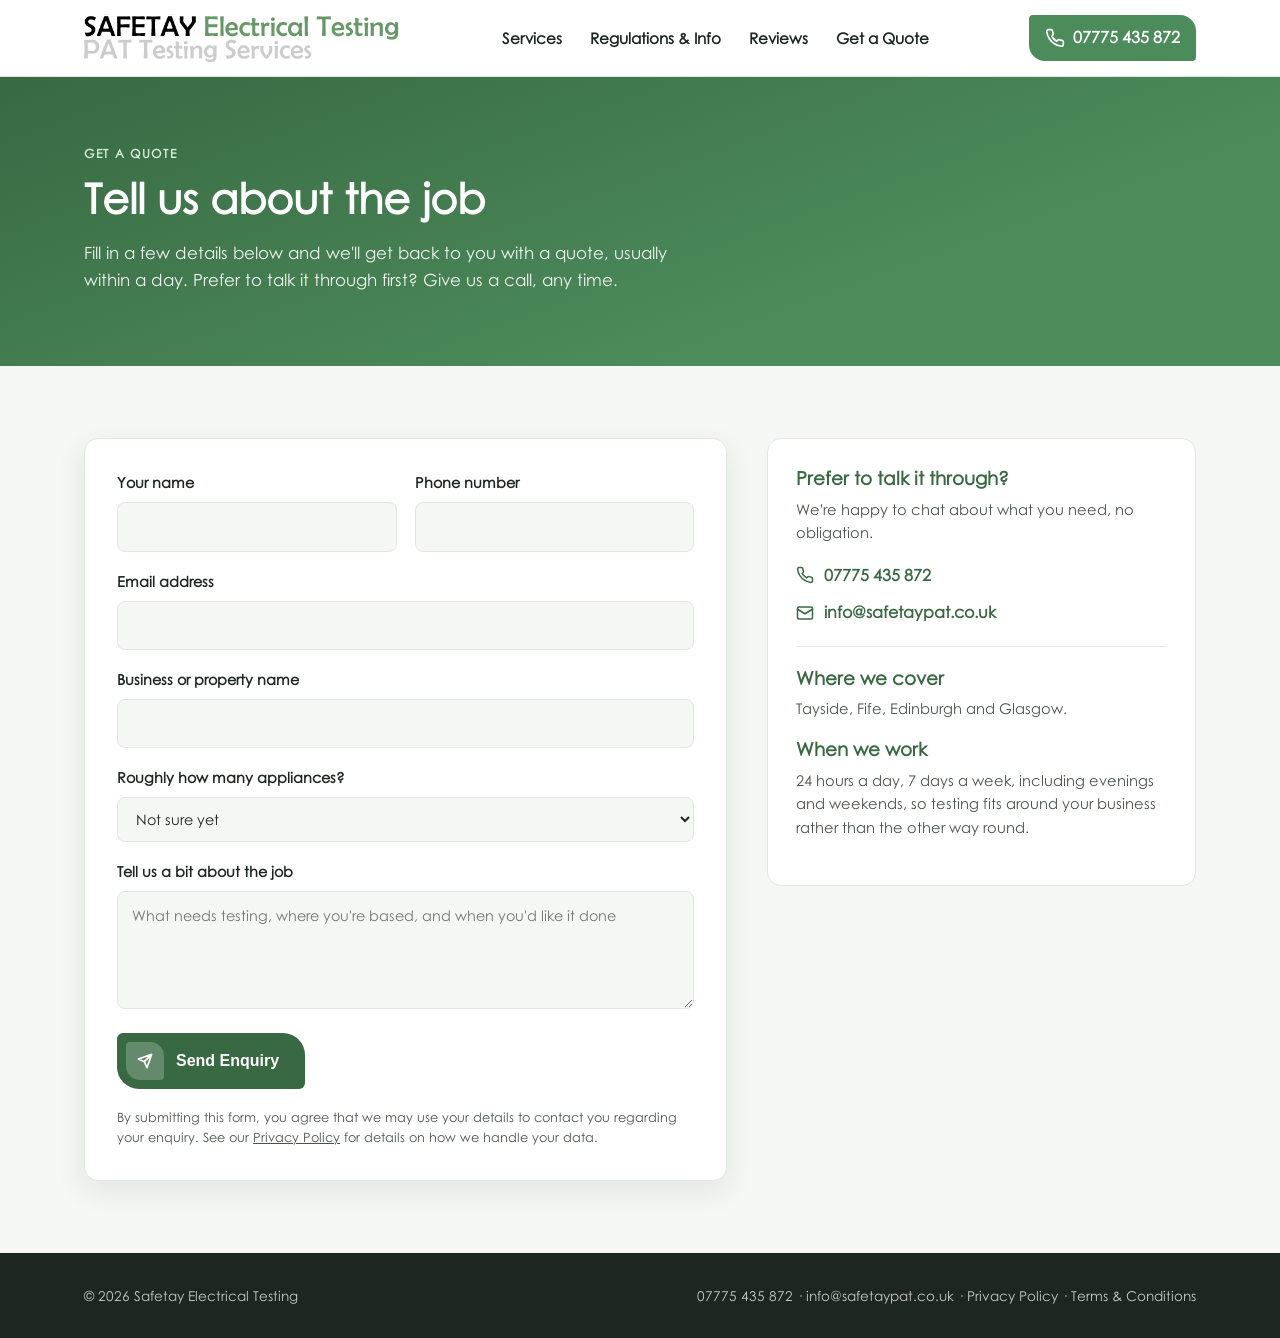
==== get-a-quote/index.html @ c55df84f "Fix the header logo/nav links on subpages to actually go home The Get a Quote, Privacy Policy, and T" ====
<!DOCTYPE html>
<html lang="en">
<head>
<meta charset="utf-8">
<meta name="viewport" content="width=device-width, initial-scale=1">
<title>Get a PAT / EET Testing Quote | Safetay Electrical Testing</title>
<meta name="description" content="Get a fast PAT (EET) testing quote from Safetay Electrical Testing, covering Dundee, Perth and Kinross, Fife, Angus, Edinburgh and Glasgow.">

<!-- TODO: every "https://connor-rep.github.io/PAT/" URL on this page (canonical,
     og:image, og:url, robots.txt, sitemap.xml) needs swapping for the real
     domain once the site moves to its own repo. -->
<link rel="canonical" href="https://connor-rep.github.io/PAT/get-a-quote/">

<!-- Open Graph / social share preview. -->
<meta property="og:type" content="website">
<meta property="og:title" content="Get a Quote | Safetay Electrical Testing">
<meta property="og:description" content="Get a fast, no-obligation PAT testing quote covering Tayside and surrounding areas.">
<meta property="og:image" content="https://connor-rep.github.io/PAT/images/social-share.jpg">
<meta property="og:url" content="https://connor-rep.github.io/PAT/get-a-quote/">
<meta name="twitter:card" content="summary_large_image">

<link rel="icon" href="../favicon.ico" sizes="any">
<link rel="icon" type="image/png" sizes="32x32" href="../images/favicon-32x32.png">
<link rel="icon" type="image/png" sizes="16x16" href="../images/favicon-16x16.png">
<link rel="apple-touch-icon" href="../images/apple-touch-icon.png">

<link rel="stylesheet" href="../css/style.css">
</head>
<body>

<header class="site-header">
	<div class="wrap header-row">
		<a class="brand" href="../">
			<img src="../images/logo.png" alt="Safetay Electrical Testing logo">
		</a>

		<nav class="main-nav" id="main-nav">
			<a href="../#services">Services</a>
			<a href="../#regulations">Regulations &amp; Info</a>
			<a href="../#reviews">Reviews</a>
			<a href="../get-a-quote/">Get a Quote</a>
		</nav>

		<div class="header-cta">
			<a class="phone-link" href="tel:+447775435872">
				<svg width="20" height="20" viewBox="0 0 24 24" fill="none" stroke="currentColor" stroke-width="2" stroke-linecap="round" stroke-linejoin="round"><path d="M22 16.92v3a2 2 0 0 1-2.18 2 19.79 19.79 0 0 1-8.63-3.07 19.5 19.5 0 0 1-6-6 19.79 19.79 0 0 1-3.07-8.67A2 2 0 0 1 4.11 2h3a2 2 0 0 1 2 1.72c.127.96.361 1.903.7 2.81a2 2 0 0 1-.45 2.11L8.09 9.91a16 16 0 0 0 6 6l1.27-1.27a2 2 0 0 1 2.11-.45c.907.339 1.85.573 2.81.7A2 2 0 0 1 22 16.92z"/></svg>
				<span class="phone-text">07775 435 872</span>
			</a>
			<button class="nav-toggle" id="nav-toggle" aria-label="Toggle navigation" aria-expanded="false" aria-controls="main-nav">
				<span></span><span></span><span></span>
			</button>
		</div>
	</div>
</header>

<main>

	<!-- QUOTE INTRO -->
	<section class="quote-hero">
		<div class="wrap">
			<div class="eyebrow" style="color:#d7f0dc;">Get A Quote</div>
			<h1>Tell us about the job</h1>
			<p class="lede">Fill in a few details below and we'll get back to you with a quote, usually within a day. Prefer to talk it through first? Give us a call, any time.</p>
		</div>
	</section>

	<!-- QUOTE FORM -->
	<section class="alt">
		<div class="wrap quote-layout">
			<form class="quote-form" id="quoteForm" action="https://formspree.io/f/maeyyaga" method="POST">
				<input type="hidden" name="_subject" value="PAT testing quote request">
				<div class="form-row">
					<label>Your name
						<input type="text" name="name" required>
					</label>
					<label>Phone number
						<input type="tel" name="phone" required>
					</label>
				</div>
				<label>Email address
					<input type="email" name="email" required>
				</label>
				<label>Business or property name
					<input type="text" name="business">
				</label>
				<label>Roughly how many appliances?
					<select name="appliances">
						<option value="Not sure">Not sure yet</option>
						<option value="1-20">1 to 20</option>
						<option value="21-50">21 to 50</option>
						<option value="51-100">51 to 100</option>
						<option value="100-200">100 to 200</option>
						<option value="200+">200+</option>
					</select>
				</label>
				<label>Tell us a bit about the job
					<textarea name="message" rows="4" placeholder="What needs testing, where you're based, and when you'd like it done"></textarea>
				</label>
				<div class="form-actions">
					<button class="btn" type="submit">
						<span class="btn-icon"><svg width="16" height="16" viewBox="0 0 24 24" fill="none" stroke="currentColor" stroke-width="2.5" stroke-linecap="round" stroke-linejoin="round"><path d="M22 2 11 13M22 2l-7 20-4-9-9-4 20-7z"/></svg></span>
						Send Enquiry
					</button>
					<button class="btn-debug" type="button" id="debugSubmit" hidden>Test (won't send)</button>
				</div>
				<p class="form-note" id="formStatus">By submitting this form, you agree that we may use your details to contact you regarding your enquiry. See our <a href="../privacy-policy/">Privacy Policy</a> for details on how we handle your data.</p>
			</form>

			<div class="quote-form quote-success" id="quoteSuccess" hidden>
				<span class="quote-success-icon">
					<svg width="28" height="28" viewBox="0 0 24 24" fill="none" stroke="currentColor" stroke-width="2.5" stroke-linecap="round" stroke-linejoin="round"><path d="M20 6 9 17l-5-5"/></svg>
				</span>
				<h3>Thanks, we've got your enquiry</h3>
				<p>We'll get back to you with a quote, usually within a day. If it's urgent, give us a call &mdash; <span class="detail-loc-side">details on the right</span><span class="detail-loc-below">details below</span>.</p>
			</div>

			<aside class="quote-aside">
				<h3>Prefer to talk it through?</h3>
				<p>We're happy to chat about what you need, no obligation.</p>
				<a class="aside-link" href="tel:+447775435872">
					<svg width="18" height="18" viewBox="0 0 24 24" fill="none" stroke="currentColor" stroke-width="2" stroke-linecap="round" stroke-linejoin="round"><path d="M22 16.92v3a2 2 0 0 1-2.18 2 19.79 19.79 0 0 1-8.63-3.07 19.5 19.5 0 0 1-6-6 19.79 19.79 0 0 1-3.07-8.67A2 2 0 0 1 4.11 2h3a2 2 0 0 1 2 1.72c.127.96.361 1.903.7 2.81a2 2 0 0 1-.45 2.11L8.09 9.91a16 16 0 0 0 6 6l1.27-1.27a2 2 0 0 1 2.11-.45c.907.339 1.85.573 2.81.7A2 2 0 0 1 22 16.92z"/></svg>
					07775 435 872
				</a>
				<a class="aside-link" href="mailto:info@safetaypat.co.uk">
					<svg width="18" height="18" viewBox="0 0 24 24" fill="none" stroke="currentColor" stroke-width="2" stroke-linecap="round" stroke-linejoin="round"><rect x="2" y="4" width="20" height="16" rx="2"/><path d="M2 7l10 6 10-6"/></svg>
					info@safetaypat.co.uk
				</a>
				<div class="aside-divider"></div>
				<h3>Where we cover</h3>
				<p>Tayside, Fife, Edinburgh and Glasgow.</p>
				<h3>When we work</h3>
				<p>24 hours a day, 7 days a week, including evenings and weekends, so testing fits around your business rather than the other way round.</p>
			</aside>
		</div>
	</section>

</main>

<footer>
	<div class="wrap">
		<span>&copy; <span id="year"></span> Safetay Electrical Testing</span>
		<span><a href="tel:+447775435872">07775 435 872</a> &middot; <a href="mailto:info@safetaypat.co.uk">info@safetaypat.co.uk</a> &middot; <a href="../privacy-policy/">Privacy Policy</a> &middot; <a href="../terms-and-conditions/">Terms &amp; Conditions</a></span>
	</div>
</footer>

<script>
	document.getElementById('year').textContent = new Date().getFullYear();
	var toggle = document.getElementById('nav-toggle');
	var nav = document.getElementById('main-nav');
	toggle.addEventListener('click', function () {
		var open = nav.classList.toggle('open');
		toggle.setAttribute('aria-expanded', open);
	});
	nav.querySelectorAll('a').forEach(function (link) {
		link.addEventListener('click', function () {
			nav.classList.remove('open');
			toggle.setAttribute('aria-expanded', false);
		});
	});

	var quoteForm = document.getElementById('quoteForm');
	var quoteSuccess = document.getElementById('quoteSuccess');
	var formStatus = document.getElementById('formStatus');
	var MIN_SEND_DELAY = 700; // keep the "Sending..." state visible for a moment, even on a fast connection
	var FADE_DURATION = 250; // matches the CSS transition on .quote-form / .quote-success

	function showSuccess() {
		quoteForm.classList.add('is-leaving');
		setTimeout(function () {
			quoteForm.hidden = true;
			quoteSuccess.hidden = false;
			quoteSuccess.offsetHeight; // force reflow so the transition below actually animates
			requestAnimationFrame(function () {
				quoteSuccess.classList.add('is-visible');
			});
		}, FADE_DURATION);
	}

	quoteForm.addEventListener('submit', function (e) {
		e.preventDefault();
		var submitBtn = quoteForm.querySelector('button[type="submit"]');
		submitBtn.disabled = true;
		formStatus.textContent = 'Sending...';

		var sending = fetch(quoteForm.action, {
			method: 'POST',
			body: new FormData(quoteForm),
			headers: { 'Accept': 'application/json' }
		});
		var minDelay = new Promise(function (resolve) { setTimeout(resolve, MIN_SEND_DELAY); });

		Promise.all([sending, minDelay]).then(function (results) {
			var response = results[0];
			if (response.ok) {
				showSuccess();
			} else {
				formStatus.innerHTML = "Sorry, something went wrong sending that. Please call or email us instead &mdash; details on the right.";
				submitBtn.disabled = false;
			}
		}).catch(function () {
			formStatus.innerHTML = "Sorry, something went wrong sending that. Please call or email us instead &mdash; details on the right.";
			submitBtn.disabled = false;
		});
	});

	// Add ?debug to the URL to show a button that runs the send/success animation
	// without actually posting to Formspree, so the flow can be tested for free.
	var debugBtn = document.getElementById('debugSubmit');
	if (window.location.search.indexOf('debug') !== -1) {
		debugBtn.hidden = false;
	}
	debugBtn.addEventListener('click', function () {
		debugBtn.disabled = true;
		formStatus.textContent = 'Sending... (debug: not actually sent)';
		setTimeout(function () {
			showSuccess();
			debugBtn.disabled = false;
		}, MIN_SEND_DELAY);
	});
</script>

</body>
</html>
---- css/style.css ----
@charset "utf-8";

/* ------------------------------------------------------------------ */
/* Font                                                                */
/* ------------------------------------------------------------------ */
@font-face {
	font-family: 'Conv_GOTHIC';
	src: url('../fonts/GOTHIC.eot');
	src: local('?'), url('../fonts/GOTHIC.woff') format('woff'),
		url('../fonts/GOTHIC.ttf') format('truetype');
	font-weight: normal;
	font-style: normal;
	font-display: swap;
}

/* ------------------------------------------------------------------ */
/* Reset & tokens                                                      */
/* ------------------------------------------------------------------ */
* { box-sizing: border-box; -webkit-tap-highlight-color: transparent; }
html { scroll-behavior: smooth; }
a, button, input, select, textarea { -webkit-tap-highlight-color: transparent; }
:focus { outline: none; }
:focus-visible { outline: 2px solid var(--green-dark); outline-offset: 2px; }

::selection { background: var(--green); color: #fff; }

:root {
	--green: #4c8c5a;
	--green-dark: #386943;
	--ink: #1d2620;
	--ink-soft: #4a544d;
	--paper: #ffffff;
	--paper-alt: #f4f7f4;
	--line: #e1e7e2;
	--red: #d64545;
	--shadow: 0 10px 30px rgba(24, 40, 28, 0.08);
	--radius: 14px;
	--maxw: 1160px;
}

body {
	margin: 0;
	font-family: 'Conv_GOTHIC', 'Segoe UI', Arial, sans-serif;
	color: var(--ink);
	background: var(--paper);
	line-height: 1.6;
	-webkit-font-smoothing: antialiased;
}

img { max-width: 100%; display: block; }
a { color: inherit; }

.wrap {
	max-width: var(--maxw);
	margin: 0 auto;
	padding: 0 24px;
}

section { padding: 72px 0; }
section.alt { background: var(--paper-alt); }

h1, h2, h3 { line-height: 1.2; margin: 0 0 16px; }
h2 {
	font-size: clamp(1.6rem, 3vw, 2.2rem);
	color: var(--green-dark);
}
h3 { font-size: 1.15rem; color: var(--green-dark); }

.eyebrow {
	display: inline-block;
	text-transform: uppercase;
	letter-spacing: 0.14em;
	font-size: 0.75rem;
	font-weight: 700;
	color: var(--green);
	margin-bottom: 10px;
}

.lede {
	font-size: 1.05rem;
	color: var(--ink-soft);
	max-width: 640px;
}

.btn {
	display: inline-flex;
	align-items: center;
	gap: 12px;
	padding: 9px 26px 9px 9px;
	border-radius: 6px 22px 6px 22px;
	background: var(--green-dark);
	color: #fff;
	font-weight: 700;
	font-size: 1rem;
	text-decoration: none;
	border: none;
	transition: background 0.15s ease, box-shadow 0.15s ease;
}
.btn-icon {
	display: inline-flex;
	align-items: center;
	justify-content: center;
	width: 38px;
	height: 38px;
	border-radius: 4px 14px 4px 14px;
	background: rgba(255,255,255,0.22);
	flex: none;
}
.btn:hover { background: var(--green); box-shadow: 0 6px 18px rgba(0,0,0,0.25); }
.btn:focus-visible { outline: 3px solid var(--green-dark); outline-offset: 3px; }
.btn.secondary {
	background: rgba(255,255,255,0.1);
	color: #fff;
	border: 1px solid rgba(255,255,255,0.4);
}
.btn.secondary .btn-icon { background: rgba(255,255,255,0.18); }
.btn.secondary:hover { background: rgba(255,255,255,0.2); border-color: #fff; }
.btn.secondary:focus-visible { outline: 3px solid #fff; outline-offset: 3px; }

.btn.on-light {
	background: transparent;
	color: var(--green-dark);
	border: 2px solid var(--green);
	box-shadow: none;
}
.btn.on-light:hover { background: var(--green); color: #fff; }
.btn.on-light:focus-visible { outline: 3px solid var(--green); outline-offset: 2px; }

/* ------------------------------------------------------------------ */
/* Header / nav                                                        */
/* ------------------------------------------------------------------ */
.site-header {
	position: sticky;
	top: 0;
	z-index: 100;
	background: #fff;
	box-shadow: 0 1px 0 var(--line);
}
.header-row {
	display: flex;
	align-items: center;
	justify-content: space-between;
	height: 76px;
}
.brand {
	display: flex;
	align-items: center;
	gap: 12px;
	text-decoration: none;
}
.brand img { height: 48px; width: auto; }

nav.main-nav {
	display: flex;
	align-items: center;
	gap: 28px;
}
nav.main-nav a {
	text-decoration: none;
	color: var(--ink);
	font-weight: 600;
	font-size: 0.95rem;
}
nav.main-nav a:hover { color: var(--green-dark); }

.header-cta {
	display: flex;
	align-items: center;
	gap: 18px;
}
.phone-link {
	display: flex;
	align-items: center;
	gap: 8px;
	font-weight: 700;
	text-decoration: none;
	color: #fff;
	background: var(--green);
	white-space: nowrap;
	border: 2px solid transparent;
	border-radius: 4px 16px 4px 16px;
	padding: 8px 14px;
	transition: background 0.15s ease, border-color 0.15s ease, color 0.15s ease;
}
.phone-link:hover,
.phone-link:focus-visible {
	background: transparent;
	border-color: var(--green-dark);
	color: var(--green-dark);
	outline: none;
}
.phone-link svg { flex: none; }

.nav-toggle {
	display: none;
	background: none;
	border: none;
	cursor: pointer;
	padding: 8px;
}
.nav-toggle span {
	display: block;
	width: 26px;
	height: 3px;
	background: var(--ink);
	margin: 5px 0;
	border-radius: 2px;
	transition: 0.2s;
}

/* ------------------------------------------------------------------ */
/* Hero                                                                 */
/* ------------------------------------------------------------------ */
.hero {
	position: relative;
	background: linear-gradient(160deg, var(--green-dark), var(--green) 70%);
	color: #fff;
	overflow: hidden;
	padding: 90px 0 100px;
}
.hero::after {
	content: "";
	position: absolute;
	inset: 0;
	pointer-events: none;
	background: url('../images/dundee.jpg') center/cover no-repeat;
	opacity: 0.18;
	mix-blend-mode: luminosity;
}
.hero .wrap { position: relative; max-width: 760px; }
.hero h1 {
	font-size: clamp(2rem, 4.2vw, 3.1rem);
	margin-bottom: 18px;
}
.hero p.lede { color: rgba(255,255,255,0.92); max-width: 560px; }
.hero-actions { display: flex; flex-wrap: wrap; gap: 14px; margin-top: 30px; }

.cert-mini {
	display: block;
	height: 26px;
	width: auto;
	margin-bottom: 14px;
}

/* ------------------------------------------------------------------ */
/* Stats strip                                                         */
/* ------------------------------------------------------------------ */
.stats {
	display: grid;
	grid-template-columns: repeat(4, 1fr);
	gap: 24px;
	margin-top: -56px;
	position: relative;
	z-index: 2;
}
.stat-card {
	background: #fff;
	border-radius: var(--radius);
	box-shadow: var(--shadow);
	padding: 26px 20px;
	text-align: center;
}
.stat-card .num {
	font-size: 1.9rem;
	font-weight: 800;
	color: var(--green-dark);
	display: block;
}
.stat-card .label {
	font-size: 0.85rem;
	color: var(--ink-soft);
}

/* ------------------------------------------------------------------ */
/* Benefits grid                                                       */
/* ------------------------------------------------------------------ */
.grid-3 {
	display: grid;
	grid-template-columns: repeat(3, 1fr);
	gap: 24px;
	margin-top: 40px;
}
.card {
	background: #fff;
	border: 1px solid var(--line);
	border-radius: var(--radius);
	padding: 26px;
	box-shadow: var(--shadow);
}
.card .icon {
	width: 46px;
	height: 46px;
	border-radius: 12px;
	background: rgba(76, 140, 90, 0.12);
	display: flex;
	align-items: center;
	justify-content: center;
	margin-bottom: 16px;
	color: var(--green-dark);
}
.card p { color: var(--ink-soft); margin: 0; font-size: 0.95rem; }

/* ------------------------------------------------------------------ */
/* Two-column info sections                                            */
/* ------------------------------------------------------------------ */
.split {
	display: grid;
	grid-template-columns: 1fr 1fr;
	gap: 56px;
	align-items: start;
}
.split img { border-radius: var(--radius); box-shadow: var(--shadow); }
.split ul { padding-left: 20px; color: var(--ink-soft); }
.split li { margin-bottom: 8px; }

/* ------------------------------------------------------------------ */
/* Certifications strip                                                 */
/* ------------------------------------------------------------------ */
.cert-strip {
	display: flex;
	flex-wrap: wrap;
	align-items: center;
	justify-content: center;
	gap: 48px;
	padding: 36px 0;
}
.cert-strip img { max-height: 68px; width: auto; }
.cert-strip img.cert-disclosure { max-height: 83px; }

/* ------------------------------------------------------------------ */
/* Reviews                                                             */
/* ------------------------------------------------------------------ */
.reviews-grid {
	display: flex;
	overflow-x: auto;
	scroll-snap-type: x mandatory;
	gap: 22px;
	margin-top: 40px;
	padding-bottom: 12px;
	-webkit-overflow-scrolling: touch;
	scrollbar-width: none;
}
.reviews-grid::-webkit-scrollbar { display: none; }
.review-card {
	flex: 0 0 calc((100% - 44px) / 3);
	scroll-snap-align: start;
	min-width: 0;
	background: #fff;
	border: 1px solid var(--line);
	border-radius: var(--radius);
	padding: 24px;
	box-shadow: var(--shadow);
	display: flex;
	flex-direction: column;
	gap: 14px;
}
.review-card .stars { color: #e8a13d; letter-spacing: 2px; font-size: 0.95rem; }
.review-card p.quote {
	margin: 0;
	color: var(--ink);
	font-size: 0.96rem;
	flex-grow: 1;
}
.review-card .who {
	font-size: 0.85rem;
	color: var(--ink-soft);
	border-top: 1px solid var(--line);
	padding-top: 12px;
}
.review-card .who strong { color: var(--ink); display: block; }

/* ------------------------------------------------------------------ */
/* Contact                                                              */
/* ------------------------------------------------------------------ */
.contact-section {
	background: linear-gradient(160deg, var(--green-dark), var(--green) 70%);
	color: #fff;
}
.contact-section h2 { color: #fff; }
.contact-section .lede { color: rgba(255,255,255,0.9); }
.contact-grid {
	display: grid;
	grid-template-columns: repeat(3, 1fr);
	gap: 22px;
	margin-top: 40px;
}
.contact-grid-2 { grid-template-columns: 1fr 1fr; align-items: stretch; }
.contact-card {
	background: rgba(255,255,255,0.08);
	border: 1px solid rgba(255,255,255,0.2);
	border-radius: var(--radius);
	padding: 26px;
	text-decoration: none;
	color: #fff;
	transition: background 0.15s ease, transform 0.15s ease;
}
.contact-card:hover { background: rgba(255,255,255,0.16); transform: translateY(-3px); }
.contact-card .icon {
	width: 44px;
	height: 44px;
	border-radius: 12px;
	background: rgba(255,255,255,0.16);
	display: flex;
	align-items: center;
	justify-content: center;
	margin-bottom: 14px;
}
.contact-card .label {
	font-size: 0.78rem;
	text-transform: uppercase;
	letter-spacing: 0.1em;
	opacity: 0.8;
	margin-bottom: 6px;
}
.contact-card .value { font-weight: 700; font-size: 1.05rem; }

.contact-card-combo {
	min-width: 0;
	padding: 8px;
	display: flex;
	flex-direction: column;
	justify-content: center;
	transition: none;
}
.contact-card-combo:hover { background: rgba(255,255,255,0.08); transform: none; }
.combo-row {
	display: flex;
	align-items: center;
	gap: 16px;
	padding: 18px;
	border-radius: 10px;
	text-decoration: none;
	color: #fff;
	transition: background 0.15s ease;
}
.combo-row:hover { background: rgba(255,255,255,0.1); }
.combo-row .icon {
	width: 44px;
	height: 44px;
	border-radius: 12px;
	background: rgba(255,255,255,0.16);
	display: flex;
	align-items: center;
	justify-content: center;
	flex: none;
}
.combo-text { display: flex; flex-direction: column; gap: 2px; min-width: 0; }
.combo-text .label {
	font-size: 0.78rem;
	text-transform: uppercase;
	letter-spacing: 0.1em;
	opacity: 0.8;
}
.combo-text .value { font-weight: 700; font-size: 1.05rem; overflow-wrap: anywhere; }
.combo-divider { height: 1px; background: rgba(255,255,255,0.18); margin: 0 18px; }

.contact-cta {
	min-width: 0;
	background: rgba(255,255,255,0.08);
	border: 1px solid rgba(255,255,255,0.2);
	border-radius: var(--radius);
	padding: 26px;
	display: flex;
	flex-direction: column;
	align-items: flex-start;
	justify-content: center;
	gap: 10px;
}
.contact-cta h3 { color: #fff; margin: 0; }
.contact-cta p { color: rgba(255,255,255,0.85); margin: 0 0 6px; font-size: 0.95rem; }

/* ------------------------------------------------------------------ */
/* Get a Quote page                                                     */
/* ------------------------------------------------------------------ */
.quote-hero {
	background: linear-gradient(160deg, var(--green-dark), var(--green) 70%);
	color: #fff;
	padding: 64px 0 56px;
}
.quote-hero h1 { font-size: clamp(1.8rem, 3.6vw, 2.6rem); margin-bottom: 14px; }
.quote-hero .lede { color: rgba(255,255,255,0.92); max-width: 600px; }

.quote-layout {
	display: grid;
	grid-template-columns: 1.5fr 1fr;
	gap: 40px;
	align-items: start;
}

.quote-form {
	background: #fff;
	border: 1px solid var(--line);
	border-radius: var(--radius);
	box-shadow: var(--shadow);
	padding: 32px;
	display: flex;
	flex-direction: column;
	gap: 18px;
}
.quote-form .form-row {
	display: grid;
	grid-template-columns: 1fr 1fr;
	gap: 18px;
}
.quote-form label {
	display: flex;
	flex-direction: column;
	gap: 8px;
	font-weight: 700;
	font-size: 0.9rem;
	color: var(--ink);
}
.quote-form input,
.quote-form select,
.quote-form textarea {
	font: inherit;
	font-weight: 400;
	padding: 12px 14px;
	border: 1px solid var(--line);
	border-radius: 8px;
	background: var(--paper-alt);
	color: var(--ink);
}
.quote-form input:focus,
.quote-form select:focus,
.quote-form textarea:focus {
	outline: none;
	border-color: var(--green);
	background: #fff;
}

.form-actions {
	display: flex;
	align-items: center;
	flex-wrap: wrap;
	gap: 12px;
}
.btn-debug {
	font: inherit;
	font-size: 0.85rem;
	padding: 8px 14px;
	border: 1px dashed var(--line);
	border-radius: 8px;
	background: transparent;
	color: var(--ink-soft);
	cursor: pointer;
}
.btn-debug:hover { border-color: var(--green); color: var(--green-dark); }
.btn-debug[hidden] { display: none; }
.btn-debug[disabled] { opacity: 0.6; cursor: default; }

.quote-form[hidden] { display: none; }
.quote-form {
	opacity: 1;
	transform: translateY(0);
	transition: opacity 0.25s ease, transform 0.25s ease;
}
.quote-form.is-leaving {
	opacity: 0;
	transform: translateY(-8px);
}
.quote-success {
	opacity: 0;
	transform: translateY(10px);
}
.quote-success.is-visible {
	opacity: 1;
	transform: translateY(0);
}
.quote-success-icon {
	width: 48px;
	height: 48px;
	border-radius: 50%;
	background: var(--green);
	color: #fff;
	display: flex;
	align-items: center;
	justify-content: center;
}
.quote-success h3 { margin: 0; }
.quote-success p { margin: 0; color: var(--ink-soft); }
.detail-loc-below { display: none; }
.quote-form textarea { resize: vertical; }
.quote-form .btn {
	align-self: flex-start;
	margin-top: 6px;
	cursor: pointer;
}
.form-note {
	font-size: 0.8rem;
	color: var(--ink-soft);
	margin: 0;
}

.quote-aside {
	background: var(--paper);
	border: 1px solid var(--line);
	border-radius: var(--radius);
	padding: 28px;
}
.quote-aside h3 { margin-bottom: 8px; }
.quote-aside p { color: var(--ink-soft); font-size: 0.92rem; margin: 0 0 18px; }
.quote-aside .aside-link {
	display: flex;
	align-items: center;
	gap: 10px;
	color: var(--green-dark);
	font-weight: 700;
	text-decoration: none;
	margin-bottom: 12px;
}
.quote-aside .aside-link:hover { color: var(--green); }
.quote-aside .aside-link svg { flex: none; }
.aside-divider {
	height: 1px;
	background: var(--line);
	margin: 20px 0;
}

/* ------------------------------------------------------------------ */
/* Footer                                                               */
/* ------------------------------------------------------------------ */
footer {
	background: var(--ink);
	color: rgba(255,255,255,0.75);
	padding: 32px 0;
	font-size: 0.85rem;
}
footer .wrap {
	display: flex;
	justify-content: space-between;
	align-items: center;
	flex-wrap: wrap;
	gap: 12px;
}
footer a { color: rgba(255,255,255,0.75); text-decoration: none; }
footer a:hover { color: #fff; }

/* ------------------------------------------------------------------ */
/* Privacy policy page                                                  */
/* ------------------------------------------------------------------ */
.policy-content { max-width: 780px; }
.policy-content h2 {
	margin-top: 44px;
	font-size: 1.3rem;
}
.policy-content h2:first-child { margin-top: 0; }
.policy-content p { color: var(--ink-soft); margin: 0 0 14px; }
.policy-content ul { color: var(--ink-soft); margin: 0 0 14px; padding-left: 22px; }
.policy-content li { margin-bottom: 6px; }
.policy-content a { color: var(--green-dark); font-weight: 600; }

/* ------------------------------------------------------------------ */
/* Responsive                                                           */
/* ------------------------------------------------------------------ */
/* Collapse the nav into the hamburger well before true mobile widths, so
   a phone browser's "desktop site" mode (which reports a viewport of
   roughly 980-1024px) never squishes the inline nav links together. */
@media (max-width: 1024px) {
	nav.main-nav {
		position: absolute;
		top: 100%;
		left: 0;
		right: 0;
		background: var(--ink);
		flex-direction: column;
		align-items: stretch;
		padding: 6px;
		gap: 2px;
		box-shadow: 0 16px 32px rgba(0,0,0,0.25);
		transform: translateY(-16px);
		opacity: 0;
		visibility: hidden;
		pointer-events: none;
		transition: transform 0.22s ease, opacity 0.22s ease, visibility 0.22s;
	}
	nav.main-nav.open {
		transform: translateY(0);
		opacity: 1;
		visibility: visible;
		pointer-events: auto;
	}
	nav.main-nav a {
		color: #fff;
		padding: 11px 14px;
		font-size: 0.92rem;
	}
	nav.main-nav a:hover,
	nav.main-nav a:focus-visible { background: var(--green); color: #fff; }
	.nav-toggle { display: block; }
}

@media (max-width: 960px) {
	.stats { grid-template-columns: repeat(2, 1fr); margin-top: 32px; }
	.grid-3 { grid-template-columns: repeat(2, 1fr); }
	.split { grid-template-columns: 1fr; gap: 28px; }
	.contact-grid { grid-template-columns: 1fr 1fr; }
	.quote-layout { grid-template-columns: 1fr; }
	.detail-loc-side { display: none; }
	.detail-loc-below { display: inline; }
}

@media (max-width: 720px) {
	.site-header {
		background: #fff;
		box-shadow: none;
	}
	nav.main-nav {
		position: absolute;
		top: 100%;
		left: 0;
		right: 0;
		background: var(--ink);
		flex-direction: column;
		align-items: stretch;
		padding: 6px;
		gap: 2px;
		border-radius: 0;
		box-shadow: 0 16px 32px rgba(0,0,0,0.25);
		transform: translateY(-16px);
		opacity: 0;
		visibility: hidden;
		pointer-events: none;
		transition: transform 0.22s ease, opacity 0.22s ease, visibility 0.22s;
	}
	nav.main-nav.open {
		transform: translateY(0);
		opacity: 1;
		visibility: visible;
		pointer-events: auto;
	}
	nav.main-nav a {
		color: #fff;
		padding: 11px 14px;
		border-radius: 0;
		font-size: 0.88rem;
	}
	nav.main-nav a:hover,
	nav.main-nav a:focus-visible { background: var(--green); color: #fff; }
	.nav-toggle { display: block; }
	.header-cta { gap: 6px; }
	.header-cta .phone-link span.phone-text { display: none; }
	.header-cta .phone-link { padding: 8px 10px; }
	.header-row { height: auto; padding: 12px 0; }
	.brand { margin-left: 8px; }
	.brand img { height: 43px; }
	section { padding: 56px 0; }
	.grid-3, .contact-grid { grid-template-columns: 1fr; }
	.stats { grid-template-columns: 1fr 1fr; }
	.cert-strip { gap: 26px; }
	.hero { padding: 56px 0 80px; }
	.hero-actions .btn { width: 100%; justify-content: center; }
	.quote-form .form-row { grid-template-columns: 1fr; }
	.quote-form { padding: 24px; }

	/* Hide the "Peace of mind" card on mobile only */
	.mobile-hide { display: none; }

	/* Reviews carousel: on mobile show one card at a time (with a peek of
	   the next) instead of three, since three would be too narrow. */
	.reviews-grid {
		gap: 16px;
		padding: 4px 4px 12px 0;
	}
	.review-card {
		flex: 0 0 82%;
		scroll-snap-align: start;
	}
}
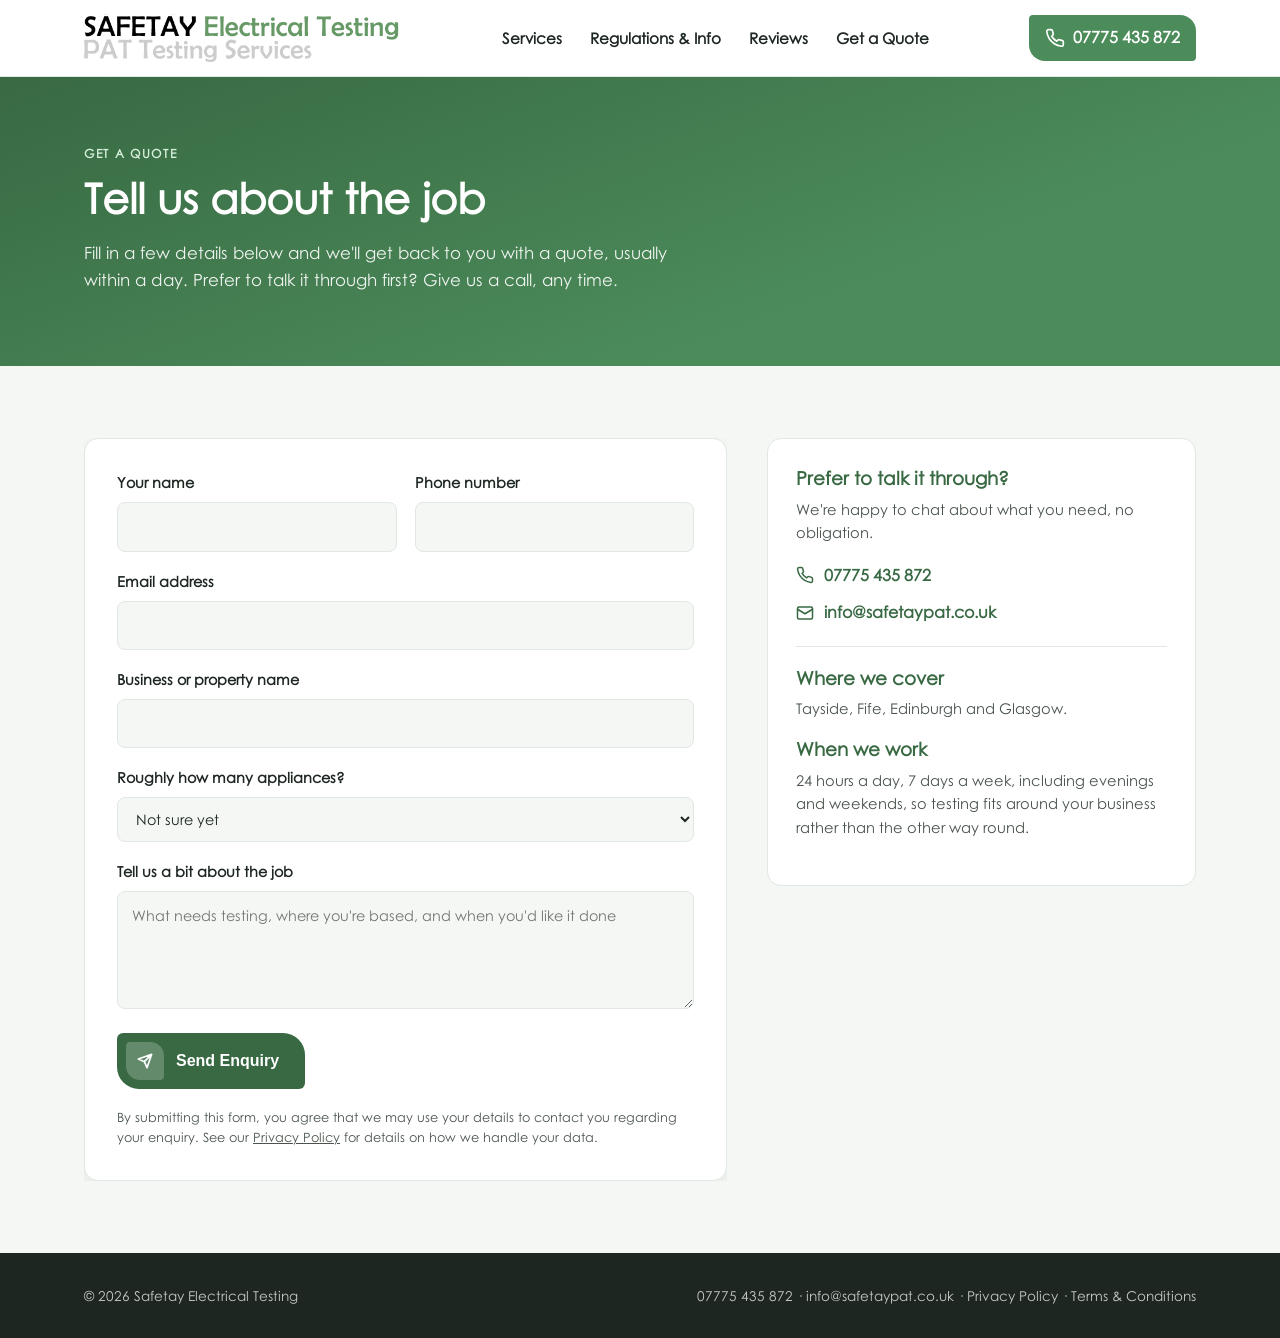
==== commit 42659c63: "Add a page-transition fade and smooth the form/success height swap Page navigation: fade the page ou" ====
--- a/get-a-quote/index.html
+++ b/get-a-quote/index.html
@@ -31,7 +31,7 @@
 <header class="site-header">
 	<div class="wrap header-row">
 		<a class="brand" href="../">
-			<img src="../images/logo.png" alt="Safetay Electrical Testing logo">
+			<img src="../images/logo.png" alt="Safetay Electrical Testing logo" width="524" height="79">
 		</a>
 
 		<nav class="main-nav" id="main-nav">
@@ -67,6 +67,7 @@
 	<!-- QUOTE FORM -->
 	<section class="alt">
 		<div class="wrap quote-layout">
+			<div class="quote-swap" id="quoteSwap">
 			<form class="quote-form" id="quoteForm" action="https://formspree.io/f/maeyyaga" method="POST">
 				<input type="hidden" name="_subject" value="PAT testing quote request">
 				<div class="form-row">
@@ -112,6 +113,7 @@
 				</span>
 				<h3>Thanks, we've got your enquiry</h3>
 				<p>We'll get back to you with a quote, usually within a day. If it's urgent, give us a call &mdash; <span class="detail-loc-side">details on the right</span><span class="detail-loc-below">details below</span>.</p>
+			</div>
 			</div>
 
 			<aside class="quote-aside">
@@ -144,6 +146,21 @@
 </footer>
 
 <script>
+	// Fade the page out before following an internal link to another page,
+	// so navigating the site doesn't feel like an abrupt jump cut.
+	document.addEventListener('click', function (e) {
+		if (e.defaultPrevented || e.button !== 0 || e.metaKey || e.ctrlKey || e.shiftKey || e.altKey) return;
+		var link = e.target.closest('a');
+		if (!link || !link.href || link.target === '_blank') return;
+		var url;
+		try { url = new URL(link.href); } catch (err) { return; }
+		if (url.origin !== window.location.origin) return;
+		if (url.pathname === window.location.pathname && url.hash) return;
+		e.preventDefault();
+		document.body.classList.add('page-fade-out');
+		setTimeout(function () { window.location.href = link.href; }, 200);
+	});
+
 	document.getElementById('year').textContent = new Date().getFullYear();
 	var toggle = document.getElementById('nav-toggle');
 	var nav = document.getElementById('main-nav');
@@ -158,21 +175,36 @@
 		});
 	});
 
+	var quoteSwap = document.getElementById('quoteSwap');
 	var quoteForm = document.getElementById('quoteForm');
 	var quoteSuccess = document.getElementById('quoteSuccess');
 	var formStatus = document.getElementById('formStatus');
 	var MIN_SEND_DELAY = 700; // keep the "Sending..." state visible for a moment, even on a fast connection
 	var FADE_DURATION = 250; // matches the CSS transition on .quote-form / .quote-success
+	var RESIZE_DURATION = 300; // matches .quote-swap.is-resizing's CSS transition
 
 	function showSuccess() {
+		// Pin the wrapper to its current pixel height first (no visual change,
+		// but a "px -> px" transition can animate where "auto -> px" can't),
+		// so the swap to the shorter success card resizes smoothly instead of
+		// the page snapping/jumping straight to the new layout.
+		quoteSwap.style.height = quoteSwap.offsetHeight + 'px';
+		quoteSwap.offsetHeight; // force reflow
+		quoteSwap.classList.add('is-resizing');
+
 		quoteForm.classList.add('is-leaving');
 		setTimeout(function () {
 			quoteForm.hidden = true;
 			quoteSuccess.hidden = false;
 			quoteSuccess.offsetHeight; // force reflow so the transition below actually animates
+			quoteSwap.style.height = quoteSuccess.offsetHeight + 'px';
 			requestAnimationFrame(function () {
 				quoteSuccess.classList.add('is-visible');
 			});
+			setTimeout(function () {
+				quoteSwap.classList.remove('is-resizing');
+				quoteSwap.style.height = 'auto';
+			}, RESIZE_DURATION);
 		}, FADE_DURATION);
 	}
 
--- a/css/style.css
+++ b/css/style.css
@@ -45,6 +45,19 @@
 	background: var(--paper);
 	line-height: 1.6;
 	-webkit-font-smoothing: antialiased;
+	animation: page-fade-in 0.25s ease;
+}
+@keyframes page-fade-in {
+	from { opacity: 0; }
+	to { opacity: 1; }
+}
+body.page-fade-out {
+	opacity: 0;
+	transition: opacity 0.2s ease;
+}
+@media (prefers-reduced-motion: reduce) {
+	body { animation: none; }
+	body.page-fade-out { transition: none; opacity: 1; }
 }
 
 img { max-width: 100%; display: block; }
@@ -205,8 +218,11 @@
 	background: var(--ink);
 	margin: 5px 0;
 	border-radius: 2px;
-	transition: 0.2s;
-}
+	transition: transform 0.2s ease, opacity 0.2s ease;
+}
+.nav-toggle[aria-expanded="true"] span:nth-child(1) { transform: translateY(8px) rotate(45deg); }
+.nav-toggle[aria-expanded="true"] span:nth-child(2) { opacity: 0; }
+.nav-toggle[aria-expanded="true"] span:nth-child(3) { transform: translateY(-8px) rotate(-45deg); }
 
 /* ------------------------------------------------------------------ */
 /* Hero                                                                 */
@@ -330,17 +346,42 @@
 /* ------------------------------------------------------------------ */
 /* Reviews                                                             */
 /* ------------------------------------------------------------------ */
+.reviews-carousel {
+	position: relative;
+	margin-top: 40px;
+}
 .reviews-grid {
 	display: flex;
 	overflow-x: auto;
 	scroll-snap-type: x mandatory;
 	gap: 22px;
-	margin-top: 40px;
 	padding-bottom: 12px;
 	-webkit-overflow-scrolling: touch;
 	scrollbar-width: none;
 }
 .reviews-grid::-webkit-scrollbar { display: none; }
+.reviews-arrow {
+	position: absolute;
+	top: 50%;
+	transform: translateY(-50%);
+	z-index: 5;
+	width: 44px;
+	height: 44px;
+	border-radius: 50%;
+	background: #fff;
+	border: 1px solid var(--line);
+	box-shadow: var(--shadow);
+	color: var(--green-dark);
+	display: flex;
+	align-items: center;
+	justify-content: center;
+	cursor: pointer;
+}
+.reviews-arrow:hover { background: var(--green); border-color: var(--green); color: #fff; }
+.reviews-arrow:focus-visible { outline: 2px solid var(--green-dark); outline-offset: 2px; }
+.reviews-arrow:disabled { opacity: 0.35; cursor: default; pointer-events: none; }
+.reviews-arrow-prev { left: -22px; }
+.reviews-arrow-next { right: -22px; }
 .review-card {
 	flex: 0 0 calc((100% - 44px) / 3);
 	scroll-snap-align: start;
@@ -485,6 +526,13 @@
 	grid-template-columns: 1.5fr 1fr;
 	gap: 40px;
 	align-items: start;
+}
+
+.quote-swap {
+	overflow: hidden;
+}
+.quote-swap.is-resizing {
+	transition: height 0.3s ease;
 }
 
 .quote-form {
@@ -766,4 +814,5 @@
 		flex: 0 0 82%;
 		scroll-snap-align: start;
 	}
-}
+	.reviews-arrow { display: none; }
+}
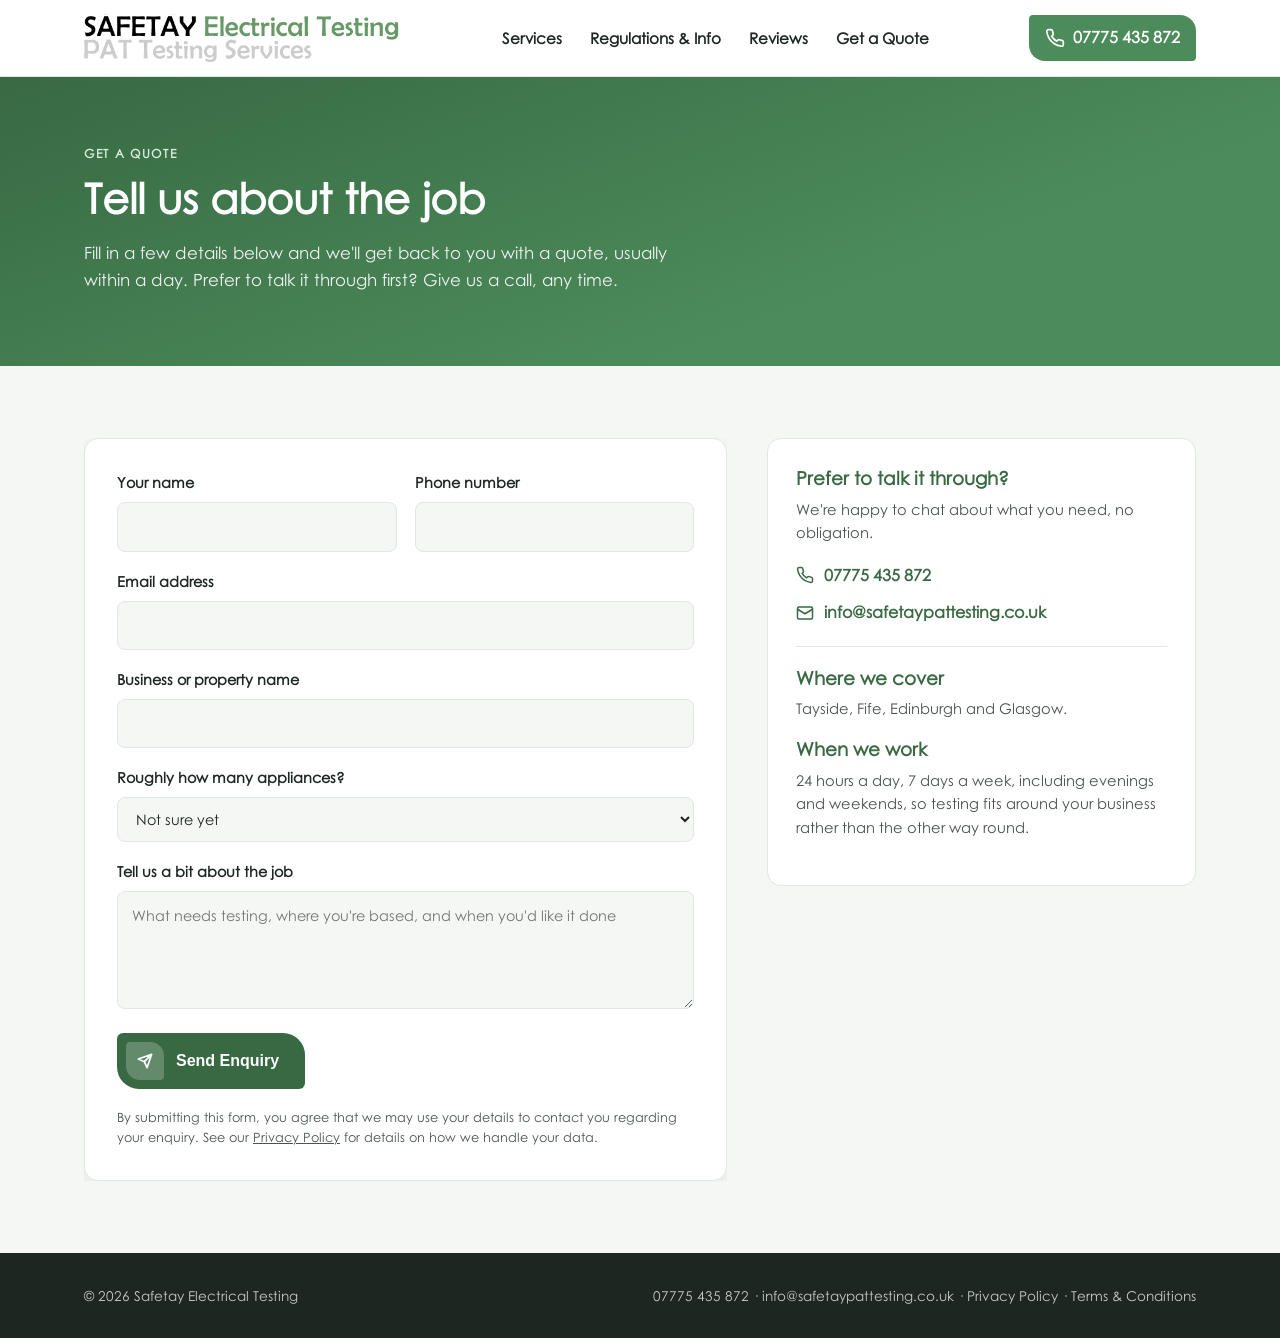
==== commit 563dde12: "Switch contact email to safetaypattesting.co.uk and form backend to FormSubmit Replace info@safetayp" ====
--- a/get-a-quote/index.html
+++ b/get-a-quote/index.html
@@ -6,17 +6,14 @@
 <title>Get a PAT / EET Testing Quote | Safetay Electrical Testing</title>
 <meta name="description" content="Get a fast PAT (EET) testing quote from Safetay Electrical Testing, covering Dundee, Perth and Kinross, Fife, Angus, Edinburgh and Glasgow.">
 
-<!-- TODO: every "https://connor-rep.github.io/PAT/" URL on this page (canonical,
-     og:image, og:url, robots.txt, sitemap.xml) needs swapping for the real
-     domain once the site moves to its own repo. -->
-<link rel="canonical" href="https://connor-rep.github.io/PAT/get-a-quote/">
+<link rel="canonical" href="https://safetaypattesting.co.uk/get-a-quote/">
 
 <!-- Open Graph / social share preview. -->
 <meta property="og:type" content="website">
 <meta property="og:title" content="Get a Quote | Safetay Electrical Testing">
 <meta property="og:description" content="Get a fast, no-obligation PAT testing quote covering Tayside and surrounding areas.">
-<meta property="og:image" content="https://connor-rep.github.io/PAT/images/social-share.jpg">
-<meta property="og:url" content="https://connor-rep.github.io/PAT/get-a-quote/">
+<meta property="og:image" content="https://safetaypattesting.co.uk/images/social-share.jpg">
+<meta property="og:url" content="https://safetaypattesting.co.uk/get-a-quote/">
 <meta name="twitter:card" content="summary_large_image">
 
 <link rel="icon" href="../favicon.ico" sizes="any">
@@ -68,8 +65,10 @@
 	<section class="alt">
 		<div class="wrap quote-layout">
 			<div class="quote-swap" id="quoteSwap">
-			<form class="quote-form" id="quoteForm" action="https://formspree.io/f/maeyyaga" method="POST">
+			<form class="quote-form" id="quoteForm" action="https://formsubmit.co/ajax/info@safetaypattesting.co.uk" method="POST">
 				<input type="hidden" name="_subject" value="PAT testing quote request">
+				<input type="hidden" name="_captcha" value="false">
+				<input type="text" name="_honey" style="display:none" tabindex="-1" autocomplete="off">
 				<div class="form-row">
 					<label>Your name
 						<input type="text" name="name" required>
@@ -123,9 +122,9 @@
 					<svg width="18" height="18" viewBox="0 0 24 24" fill="none" stroke="currentColor" stroke-width="2" stroke-linecap="round" stroke-linejoin="round"><path d="M22 16.92v3a2 2 0 0 1-2.18 2 19.79 19.79 0 0 1-8.63-3.07 19.5 19.5 0 0 1-6-6 19.79 19.79 0 0 1-3.07-8.67A2 2 0 0 1 4.11 2h3a2 2 0 0 1 2 1.72c.127.96.361 1.903.7 2.81a2 2 0 0 1-.45 2.11L8.09 9.91a16 16 0 0 0 6 6l1.27-1.27a2 2 0 0 1 2.11-.45c.907.339 1.85.573 2.81.7A2 2 0 0 1 22 16.92z"/></svg>
 					07775 435 872
 				</a>
-				<a class="aside-link" href="mailto:info@safetaypat.co.uk">
+				<a class="aside-link" href="mailto:info@safetaypattesting.co.uk">
 					<svg width="18" height="18" viewBox="0 0 24 24" fill="none" stroke="currentColor" stroke-width="2" stroke-linecap="round" stroke-linejoin="round"><rect x="2" y="4" width="20" height="16" rx="2"/><path d="M2 7l10 6 10-6"/></svg>
-					info@safetaypat.co.uk
+					info@safetaypattesting.co.uk
 				</a>
 				<div class="aside-divider"></div>
 				<h3>Where we cover</h3>
@@ -141,13 +140,14 @@
 <footer>
 	<div class="wrap">
 		<span>&copy; <span id="year"></span> Safetay Electrical Testing</span>
-		<span><a href="tel:+447775435872">07775 435 872</a> &middot; <a href="mailto:info@safetaypat.co.uk">info@safetaypat.co.uk</a> &middot; <a href="../privacy-policy/">Privacy Policy</a> &middot; <a href="../terms-and-conditions/">Terms &amp; Conditions</a></span>
+		<span><a href="tel:+447775435872">07775 435 872</a> &middot; <a href="mailto:info@safetaypattesting.co.uk">info@safetaypattesting.co.uk</a> &middot; <a href="../privacy-policy/">Privacy Policy</a> &middot; <a href="../terms-and-conditions/">Terms &amp; Conditions</a></span>
 	</div>
 </footer>
 
 <script>
-	// Fade the page out before following an internal link to another page,
-	// so navigating the site doesn't feel like an abrupt jump cut.
+	// Hold briefly before following an internal link to another page (no
+	// visual animation, just a deliberate pause) so navigating the site
+	// doesn't feel instantaneous.
 	document.addEventListener('click', function (e) {
 		if (e.defaultPrevented || e.button !== 0 || e.metaKey || e.ctrlKey || e.shiftKey || e.altKey) return;
 		var link = e.target.closest('a');
@@ -157,7 +157,6 @@
 		if (url.origin !== window.location.origin) return;
 		if (url.pathname === window.location.pathname && url.hash) return;
 		e.preventDefault();
-		document.body.classList.add('page-fade-out');
 		setTimeout(function () { window.location.href = link.href; }, 200);
 	});
 
@@ -201,6 +200,10 @@
 			requestAnimationFrame(function () {
 				quoteSuccess.classList.add('is-visible');
 			});
+			// Scroll the confirmation into view - if the visitor had scrolled
+			// down to reach the submit button, it can end up below the fold
+			// and go unnoticed otherwise.
+			quoteSuccess.scrollIntoView({ behavior: 'smooth', block: 'start' });
 			setTimeout(function () {
 				quoteSwap.classList.remove('is-resizing');
 				quoteSwap.style.height = 'auto';
@@ -236,7 +239,7 @@
 	});
 
 	// Add ?debug to the URL to show a button that runs the send/success animation
-	// without actually posting to Formspree, so the flow can be tested for free.
+	// without actually posting to FormSubmit, so the flow can be tested for free.
 	var debugBtn = document.getElementById('debugSubmit');
 	if (window.location.search.indexOf('debug') !== -1) {
 		debugBtn.hidden = false;
--- a/css/style.css
+++ b/css/style.css
@@ -45,19 +45,6 @@
 	background: var(--paper);
 	line-height: 1.6;
 	-webkit-font-smoothing: antialiased;
-	animation: page-fade-in 0.25s ease;
-}
-@keyframes page-fade-in {
-	from { opacity: 0; }
-	to { opacity: 1; }
-}
-body.page-fade-out {
-	opacity: 0;
-	transition: opacity 0.2s ease;
-}
-@media (prefers-reduced-motion: reduce) {
-	body { animation: none; }
-	body.page-fade-out { transition: none; opacity: 1; }
 }
 
 img { max-width: 100%; display: block; }
@@ -610,6 +597,7 @@
 .quote-success {
 	opacity: 0;
 	transform: translateY(10px);
+	scroll-margin-top: 100px;
 }
 .quote-success.is-visible {
 	opacity: 1;
